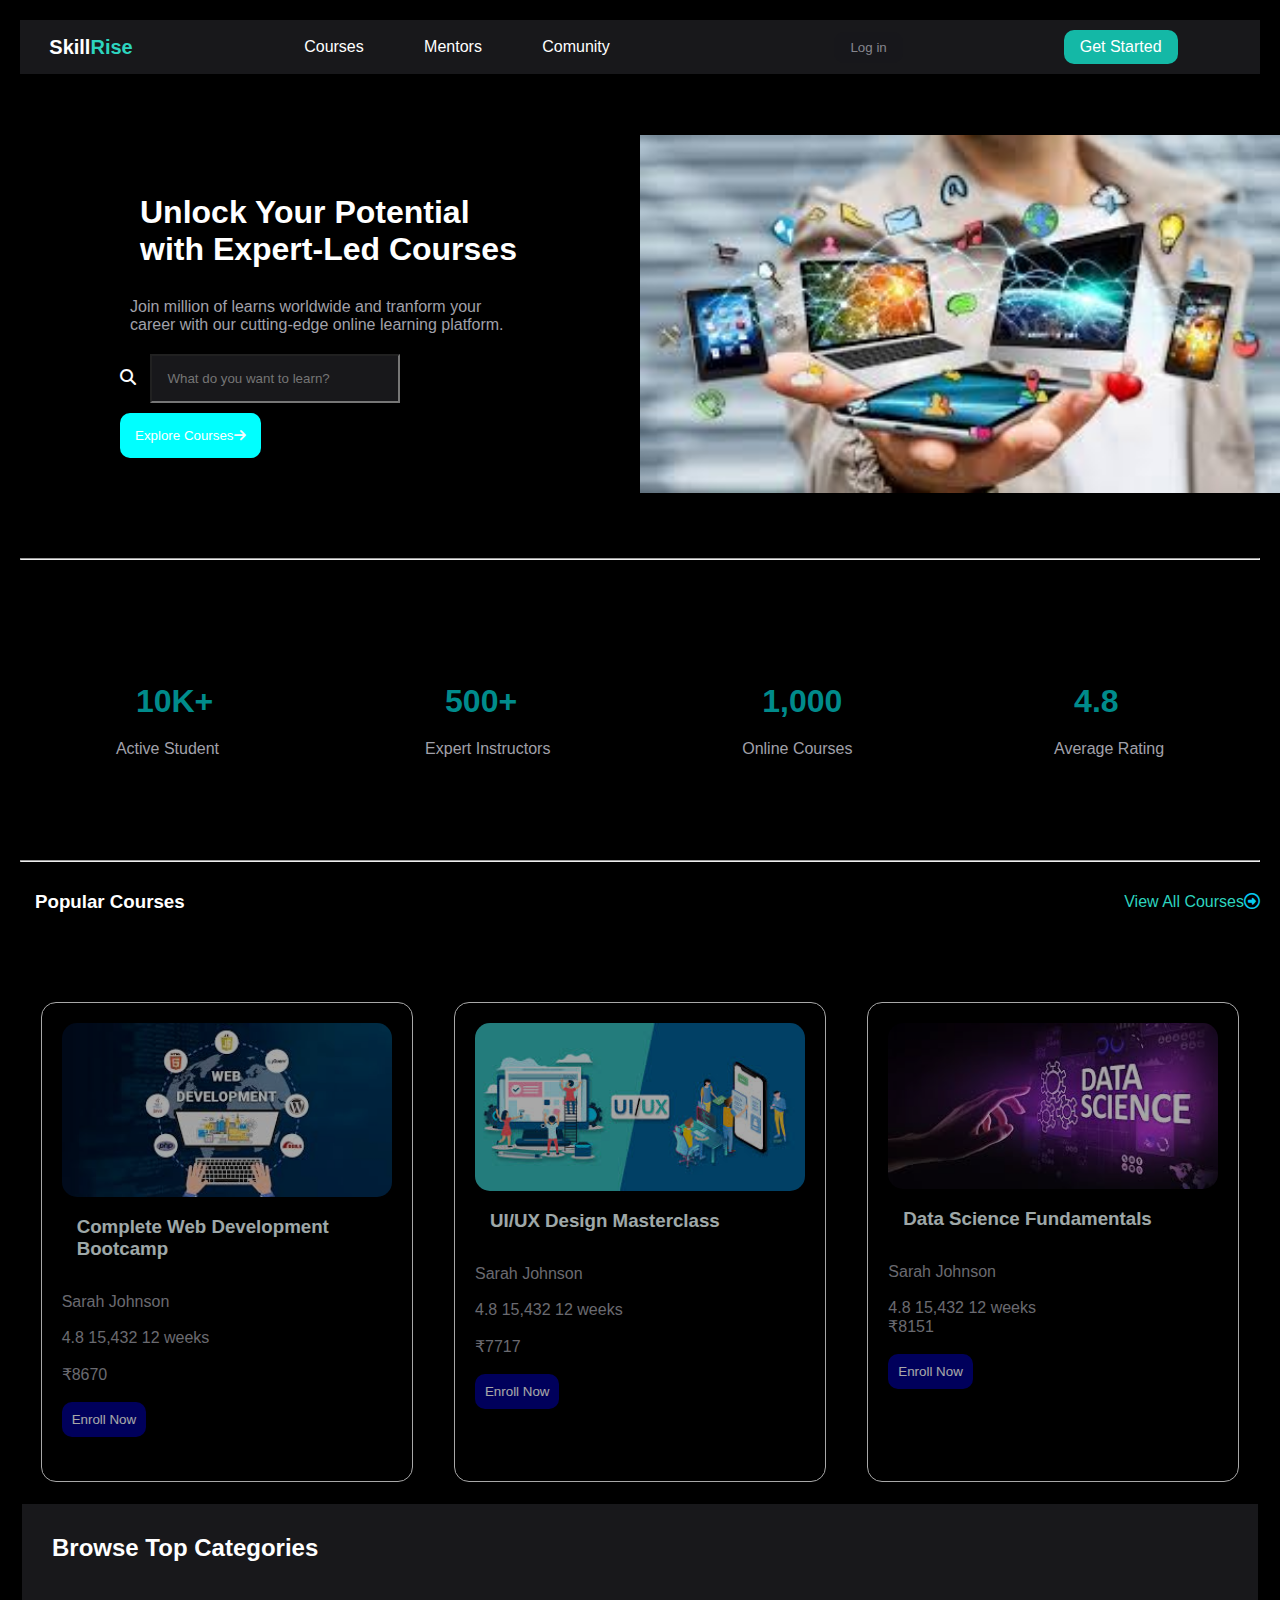
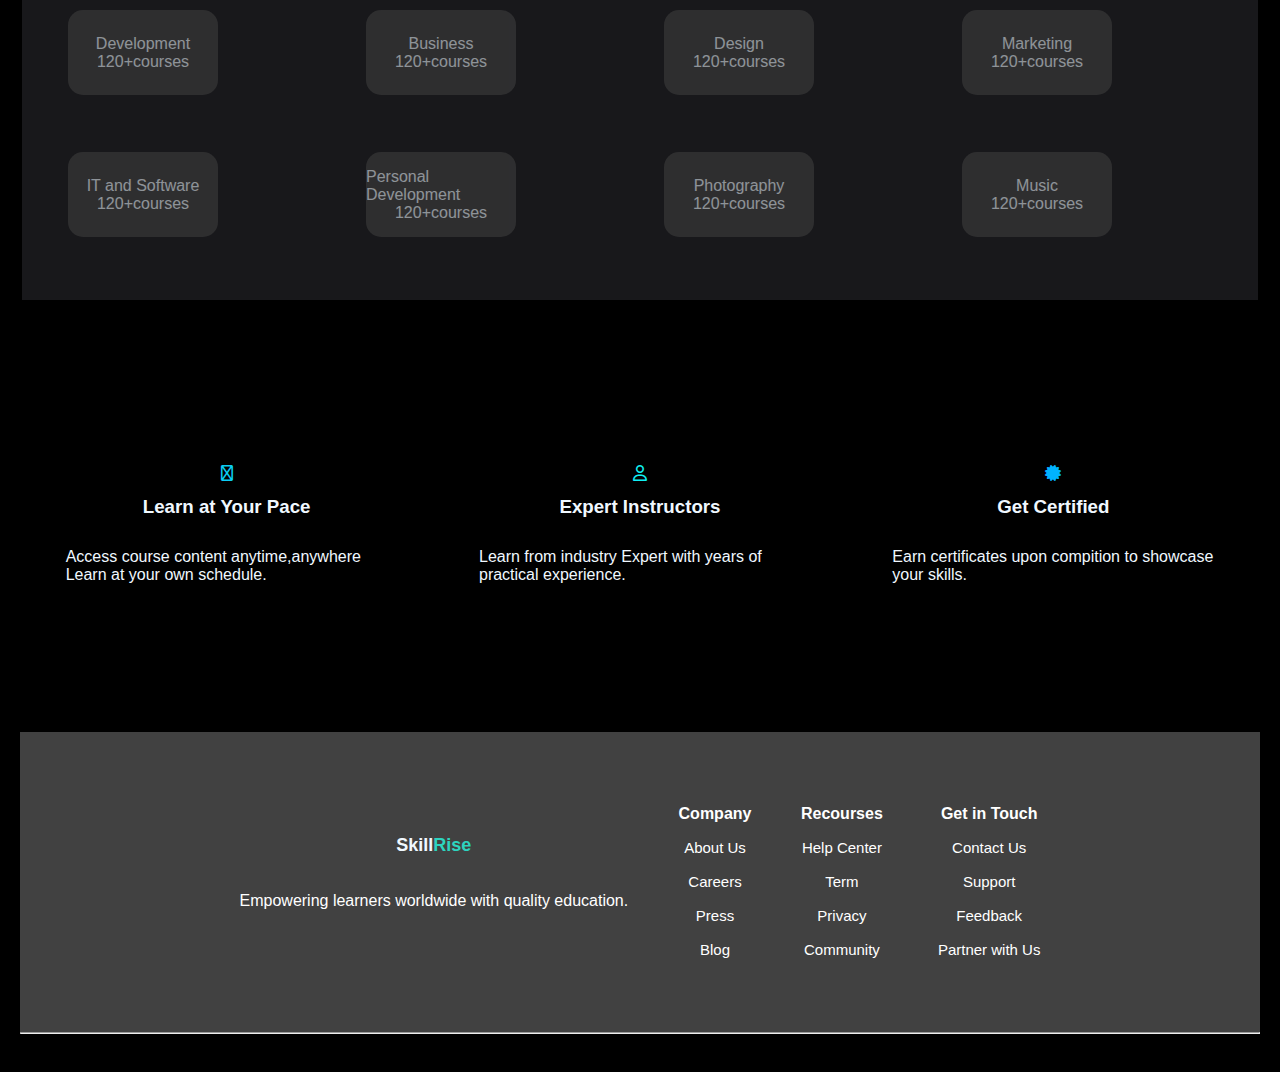
==== index.html @ dcfacf13 "updated" ====
<!DOCTYPE html>
<html>
  <head>
    <title>Hello, World!</title>
    <link rel="stylesheet" href="css/HomeP.css" />
      <link rel="stylesheet" href="https://cdnjs.cloudflare.com/ajax/libs/font-awesome/6.7.2/css/all.min.css" integrity="sha512-Evv84Mr4kqVGRNSgIGL/F/aIDqQb7xQ2vcrdIwxfjThSH8CSR7PBEakCr51Ck+w+/U6swU2Im1vVX0SVk9ABhg==" crossorigin="anonymous" referrerpolicy="no-referrer" />
  </head>
  <body>
    <div id="main">
      <div id="nav">
        <div id="nav1">
          <span>Skill</span>
          <span class="span1">Rise</span>
        </div>
        <div id="nav2">
          <a>Courses</a>
          <a>Mentors</a>
          <a>Comunity</a>
        </div>
        <div id="nav3">
          <button class="btn1"><a href="html/Login_page.html">Log in</a></button>
          <button class="btn2"><a href="html/Get_started.html">Get Started</a></button>
        </div>
      </div>
      <div id="containt1">
          <div id="part1">
             <h1>Unlock Your Potential with Expert-Led Courses</h1>
              <p>Join million of learns worldwide and tranform your career with our cutting-edge online learning platform.</p>
              <i class="fa-solid fa-magnifying-glass" style="color: #fbfcfe;"></i>
              <input type="text" placeholder="What do you want to learn?">
              <button>Explore Courses<i class="fa-solid fa-arrow-right" style="color: #f9fafb;"></i></button>
          </div>
          <div id="part2">
              <img src="images/im.jpg">
          </div>
        </div>
        <hr>
        <div id="box">
            <div class="box1">
                <h1>10K+</h1>
                <p>Active Student</p>
            </div>
            <div class="box1">
                <h1>500+</h1>
                <p>Expert Instructors</p>
            </div>
            <div class="box1">
                <h1>1,000</h1>
                <p>Online Courses</p>
            </div>
            <div class="box1">
                <h1>4.8</h1>
                <p>Average Rating</p>
            </div>
        </div>
        <hr>
        <div id="area">
            <div id="item">
                <h3>Popular Courses</h3>
                <a>View All Courses<i class="fa-regular fa-circle-right" style="color: #07cbf2;"></i></a>
            </div>
            <div id="cards">
                <div class="card">
                    <img src="images/develop.jpg">
                    <h3>Complete Web Development Bootcamp</h3><br>
                    <p>Sarah Johnson</p><br>
                    <p>4.8  15,432  12 weeks</p><br>
                    <p>₹8670</p><br>
                    <button>Enroll Now </button>
                </div>
                 <div class="card">
                    <img src="images/UI_UX.jpg">
                    <h3>UI/UX Design Masterclass</h3><br>
                    <p>Sarah Johnson</p><br>
                    <p>4.8  15,432  12 weeks</p><br>
                    <p>₹7717</p><br>
                    <button>Enroll Now </button>
                </div>
                 <div class="card">
                    <img src="images/DataScience.jpg">
                    <h3>Data Science Fundamentals</h3><br>
                    <p>Sarah Johnson</p><br>
                    <p>4.8  15,432  12 weeks</p>
                    <p>₹8151</p><br>
                    <button>Enroll Now </button>
                </div>
            </div>
        </div>
        <div id="categories">
            <h2> Browse Top Categories</h2>
             <div id="courses_type">
                <div class="typ-one"> 
                    <p>Development</p>
                    <p>120+courses</p>
                </div>
                <div class="typ-one"> 
                    <p>Business </p>
                    <p>120+courses</p>
                </div>
                <div class="typ-one"> 
                    <p>Design</p>
                    <p>120+courses</p>
                </div>
                <div class="typ-one"> 
                    <p>Marketing</p>
                    <p>120+courses</p>
                </div>
                <div class="typ-one"> 
                    <p>IT and Software</p>
                    <p>120+courses</p>
                </div>
                <div class="typ-one"> 
                    <p>Personal Development</p>
                    <p>120+courses</p>
                </div>
                <div class="typ-one"> 
                    <p>Photography</p>
                    <p>120+courses</p>
                </div>
                <div class="typ-one"> 
                    <p>Music</p>
                    <p>120+courses</p>
                </div>
          </div>
        </div>
        <div id="div-box">
            <div class="box2">
                <i class="fa-regular fa-book-open" style="color: #0bcdf4;"></i>
                <h3>Learn at Your Pace</h3>
                <p>Access course content anytime,anywhere Learn at your own schedule.</p>
            </div>
            <div class="box2">
                <i class="fa-regular fa-user" style="color: #10f0f4;"></i>
                <h3>Expert Instructors</h3>
                <p>Learn from industry Expert with years of practical experience.</p>
            </div>
            <div class="box2">
                <i class="fa-solid fa-certificate" style="color: #00b3ff;"></i>
                <h3>Get Certified</h3>
                <p>Earn certificates upon compition to showcase your skills.</p>
            </div>
        </div>
        <div id="footer">
                <ul>
                    <li><p class="skill">Skill</p><p class="rise">Rise</p></li>
                    <li><p class="second">Empowering learners worldwide with quality education.</p></li>
                </ul>
                <ul>
                    <li class="footer-item">Company</li>
                    <li><a href="HomePage.html">About Us</a></li>
                    <li><a href="HomePage.html">Careers</a></li>
                    <li><a href="HomePage.html">Press</a></li>
                    <li><a href="HomePage.html">Blog</a></li>
                </ul>
                <ul>
                    <li class="footer-item">Recourses</li>
                    <li><a href="HomePage.html">Help Center</a></li>
                    <li><a href="HomePage.html">Term</a></li>
                    <li><a href="HomePage.html">Privacy</a></li>
                    <li><a href="HomePage.html">Community</a></li>
                </ul>
                <ul>
                    <li class="footer-item">Get in Touch</li>
                    <li><a href="HomePage.html">Contact Us </a></li>
                    <li><a href="HomePage.html">Support</a></li>
                    <li><a href="HomePage.html">Feedback</a></li>
                    <li><a href="HomePage.html">Partner with Us</a></li>
                </ul>
        </div>
        <hr>
        <div class="last-section">
            <p>2025 SkillRise.All rights reserved. </p>
        </div>
    </div>   
  </body>
</html>
---- css/HomeP.css ----
*{
  padding:0px;
  margin:0px;
  box-sizing:border-box;
    font-family: sans-serif;
}
html,body{
  width:100%;
  height:100%;
    background-color:black;
}
#main{
    width:100%;
    padding:20px;
    background-color:black;

}
#nav{
  width:100%;
  height:30%;
    padding: 10px;
  background-color:#18181B;
  display: flex;
  justify-content:space-between;
  align-items:center;
 
}  
#nav1{
   width:10%;
   font-weight: bold;
   font-size: 20px;
    color:#FFFFFF;
    display: flex;
    justify-content: center;
    align-items:center;
}
#nav2{
  width:30%;
  color:#ffffff;
  display: flex;
  justify-content:space-around;
  align-items:center;
}
#nav3{
  width:40%;
  display: flex;
  justify-content:space-around;
  align-items:center;
}
button{
    border:white;
    border-radius: 10px;
}
.btn1{
    background-color:#18181Bcc;
    color:#A1A1AA;
    padding: 8px 16px;
}
.btn1 a{
    text-decoration: none;
    color:#A1A1AA;
}
.btn1 ,.btn2:hover{
    opacity: .8;
}
.btn2 a{
    text-decoration: none;
    color:#ffffff;
}
.btn2{
    background-color:#14B8A6;
    color:#ffffff;
    font-size: 16px;
    padding:8px 16px;
    margin: 0px 0px 0px 16px;
}
.span1{
    color:#2DD4BF;
}
#nav #nav1 span:hover{
    background-color:white;
    opacity:0.2;
}
#nav #nav2 a:hover{
    background-color:black;
    opacity:0.1;
    color:aliceblue;
}
#nav #nav3 button:hover{
    background-color:black;
    opacity:0.1;
    color:aliceblue;
}
#containt1{
    width:100%;
    height:50%;
    background-color:#000000;
    display:flex;
    justify-content: space-between;
    align-items: center;
}
#part1{
    width:50%;
    color:#ffffff;
    padding:100px;
}
#part2{
    width:50%;
}
 #part2 img{
            width:40rem;
        }
h1{
    padding: 20px;
    font-weight: bolder;
}
#part1 p{
    margin:10px;
    color:#A1A1AA;
}
#part1 input{
    width:250px;
    padding:15px;
    margin: 10px;
    background-color: #18181B;
    color:#A1A1AA;    
}

#part1 button{
    padding: 15px;
    background-color:aqua;
    color:white;
    border-radius: 10px;
}
hr{
    color:#A1A1AA;
}
#box{
    width:100%;
    height: 300px;
    display: flex;
    justify-content: space-around;
    align-items: center;
}
.box1 h1{
    color:darkcyan;
}
.box1 p{
    color:#A1A1AA;
}
#area{
    width:100%;
    height:600px;
}
#item{
    width:100%;
    height:80px;
    display: flex;
    justify-content: space-between;
    align-items: center;
}
#item h3{
    color:white;
}
#item a{
    color:#2DD4BF;
}
#cards{
    width:100%;
    height:600px;
    display: flex;
    justify-content: space-around;
    align-items: center;
}
.card{
    width:30%;
    height:480px;
    background-color:black;
    opacity:0.66;
    border:1px solid white;
    padding:20px;
    border-radius: 15px;
}
 .card img{
            width:100%;
            border-radius: 15px;
        }
.card h3{
    color:azure;
}
.card p{
    color:#A1A1AA;
}
.card button{
    background-color: darkblue;
    color:white;
    padding:10px;
    border-radius:10px;
}
#categories{
    width:100%;
    height:400px;
    background-color: #18181B;
    padding:30px;
    border:2px solid black;
    margin-top:40px;
    margin-bottom: 30px;
    
}
h2{
    color:white;
    font-weight: bold;
    margin-bottom:2em;
}
#courses_type{
    width:100%;
    height:80%;
    display:grid;
    grid-template-columns: auto auto auto auto;
    grid-gap: 1em;
    margin-left: 1em;
}
.typ-one{
    width:150px;
    height:85px;
    background-color:#414141;
    opacity:0.55;
    color:aliceblue;
    font-weight:450;
    font-size: 16px;
    border-radius:15px;
    display: flex;
    flex-direction: column;
    justify-content: center;
    align-items: center; 
}
#div-box{
    width:100%;
    height:400px;
    background-color: black;
    display: flex;
    justify-content: space-around;
    align-items:center;
    
}
#div-box .box2{
    width:30%;
    color:aliceblue;
    padding:10px;
    display: flex;
    flex-direction: column;
    align-items: center;
}
.box2 p,h3{
    padding:15px;
}
#footer{
    width:100%;
    height:300px;
    background-color:#414141;
    display: flex;
    justify-content: center;
    align-items: center;
}
#footer ul{
     display: flex;
    flex-direction: column;
    justify-content:space-around;
    align-items: center;
}
#footer ul li{
    color:white;
    list-style: none;
    padding: 8px;
}
#footer ul li .second{
    padding: 20px;
}
#footer ul li a{
    padding: 20px;
    font-size:15px;
    text-decoration: none;
    color:white;
}
#footer ul li .skill{
    font-weight:bold;
    color:aliceblue;
    display: inline;
    font-size:18px;
}
#footer ul li .rise{
    font-weight:bold;
    color:#2DD4BF;
    display: inline;
    font-size:18px;
}
#footer ul .footer-item{
    font-weight: bold;
}
#containt1 .last-section{
    width:100%;
    height:100px;
    background-color: black;
    color:#A1A1AA;
}
#containt1 .last-section p{
    color:#A1A1AA;
    padding: 5px;
}
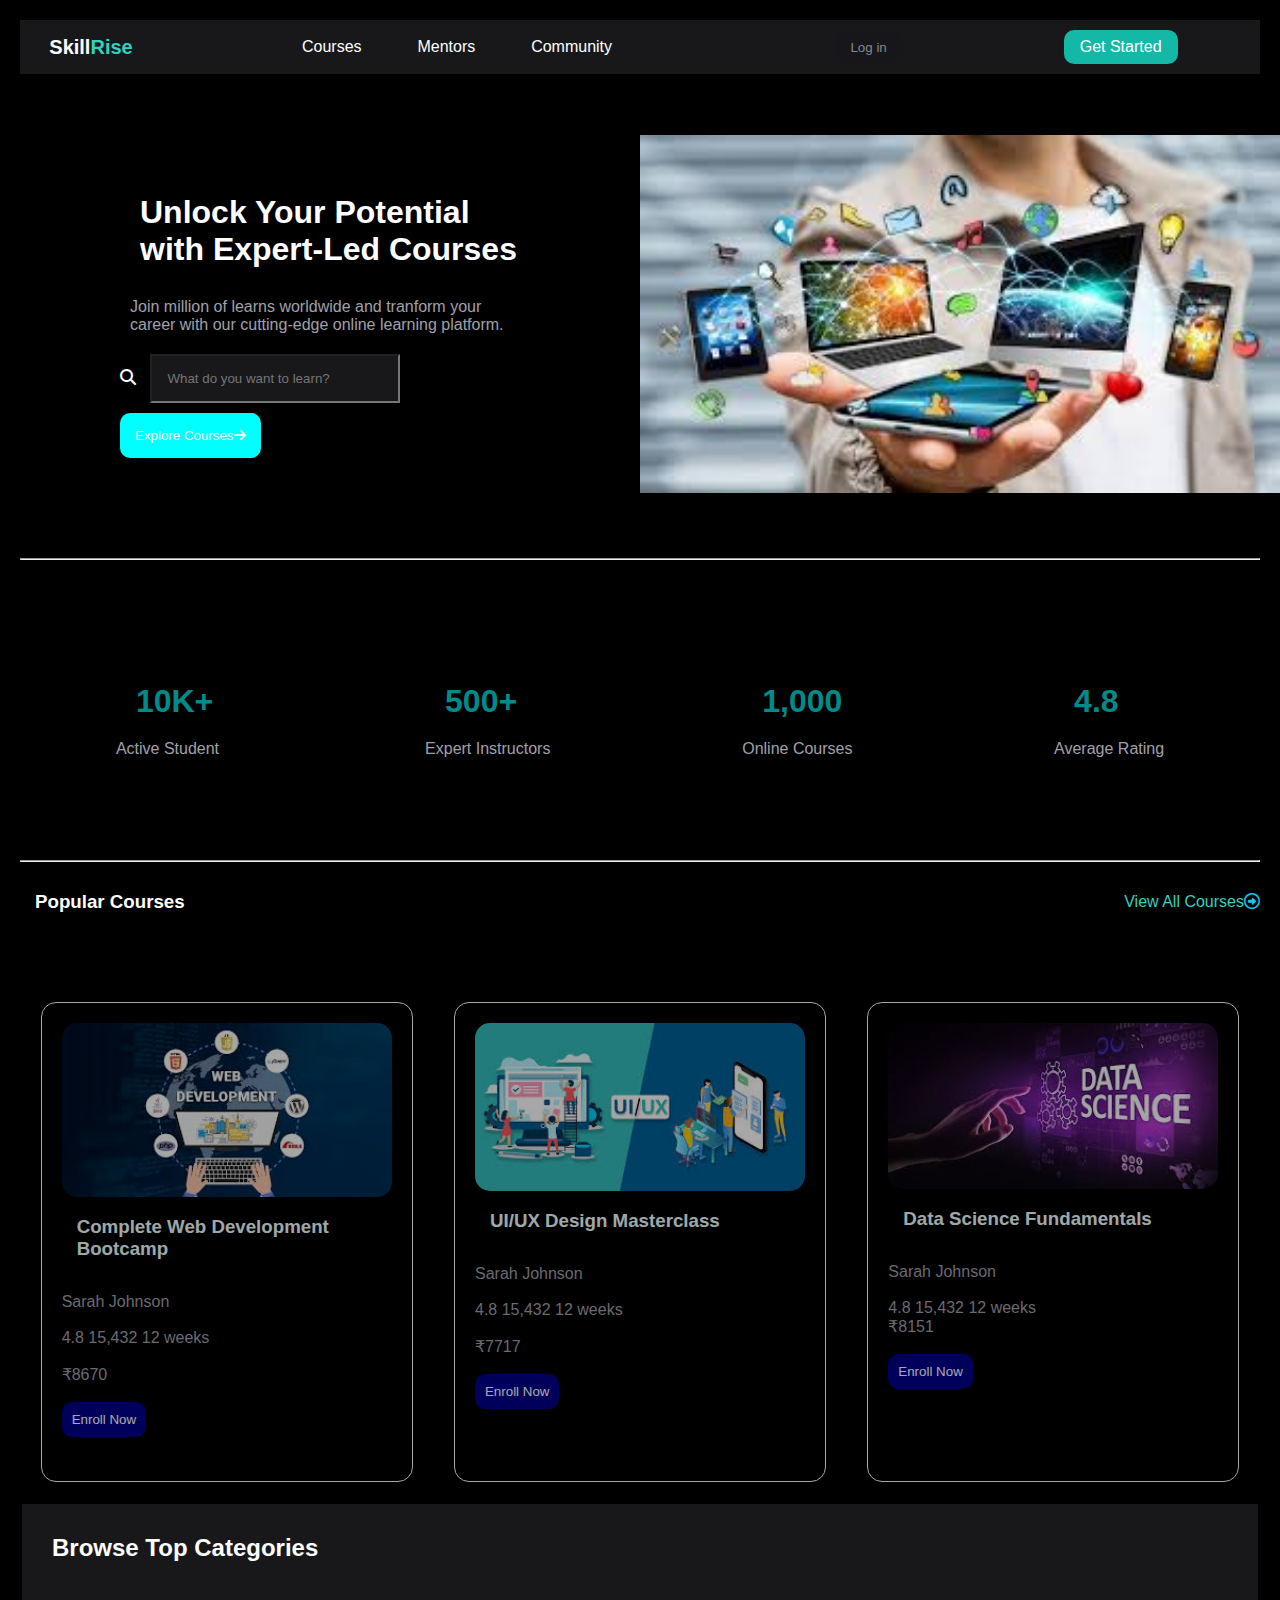
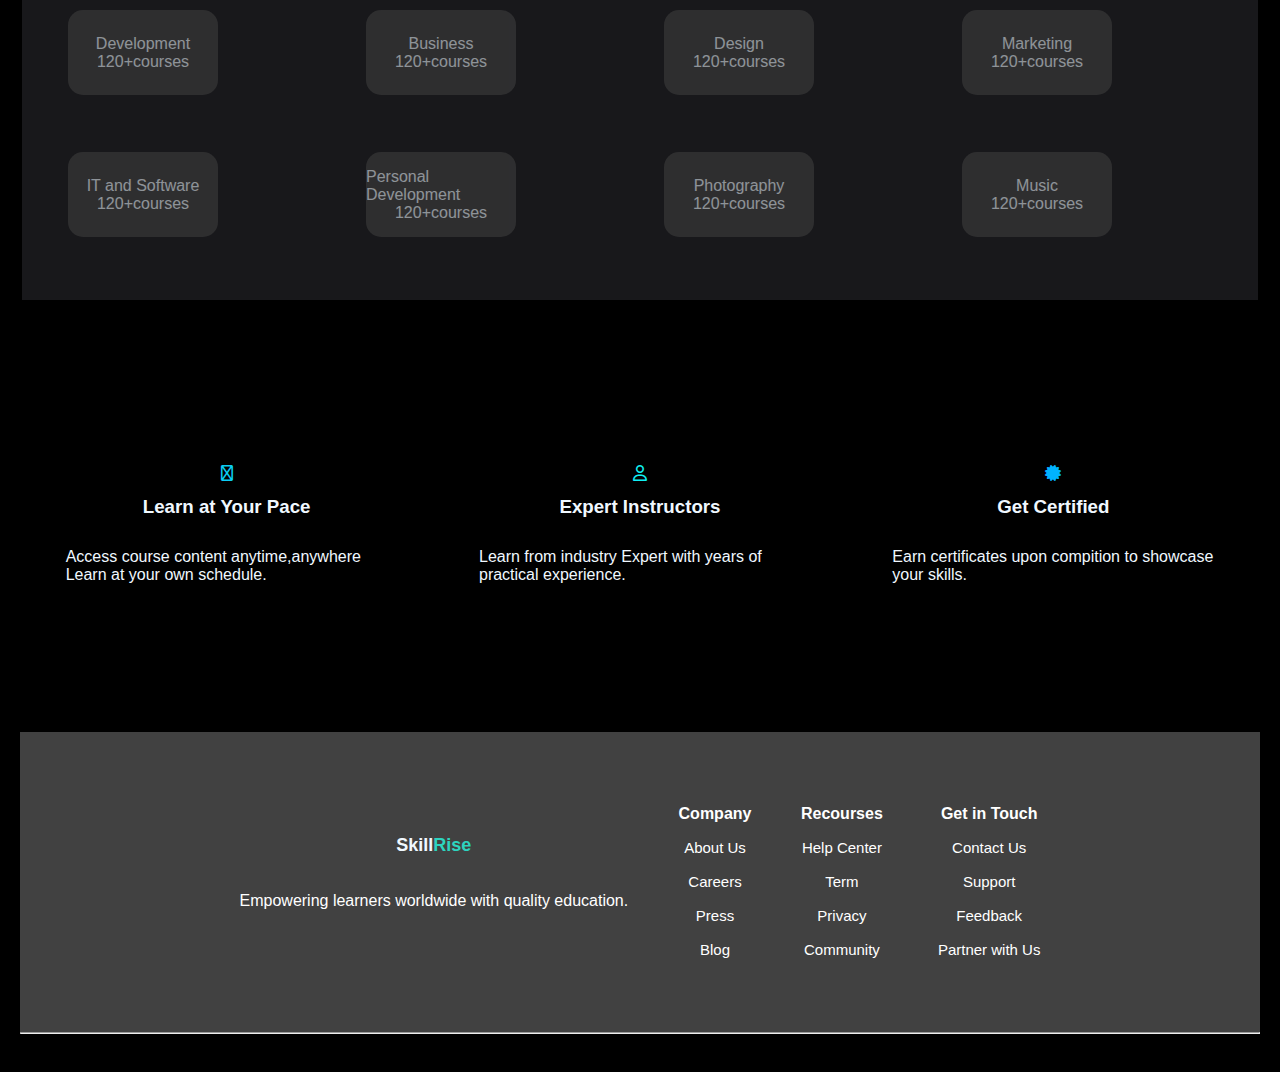
==== commit e758a7ab: "." ====
--- a/index.html
+++ b/index.html
@@ -15,7 +15,7 @@
         <div id="nav2">
           <a>Courses</a>
           <a>Mentors</a>
-          <a>Comunity</a>
+          <a>Community</a>
         </div>
         <div id="nav3">
           <button class="btn1"><a href="html/Login_page.html">Log in</a></button>
